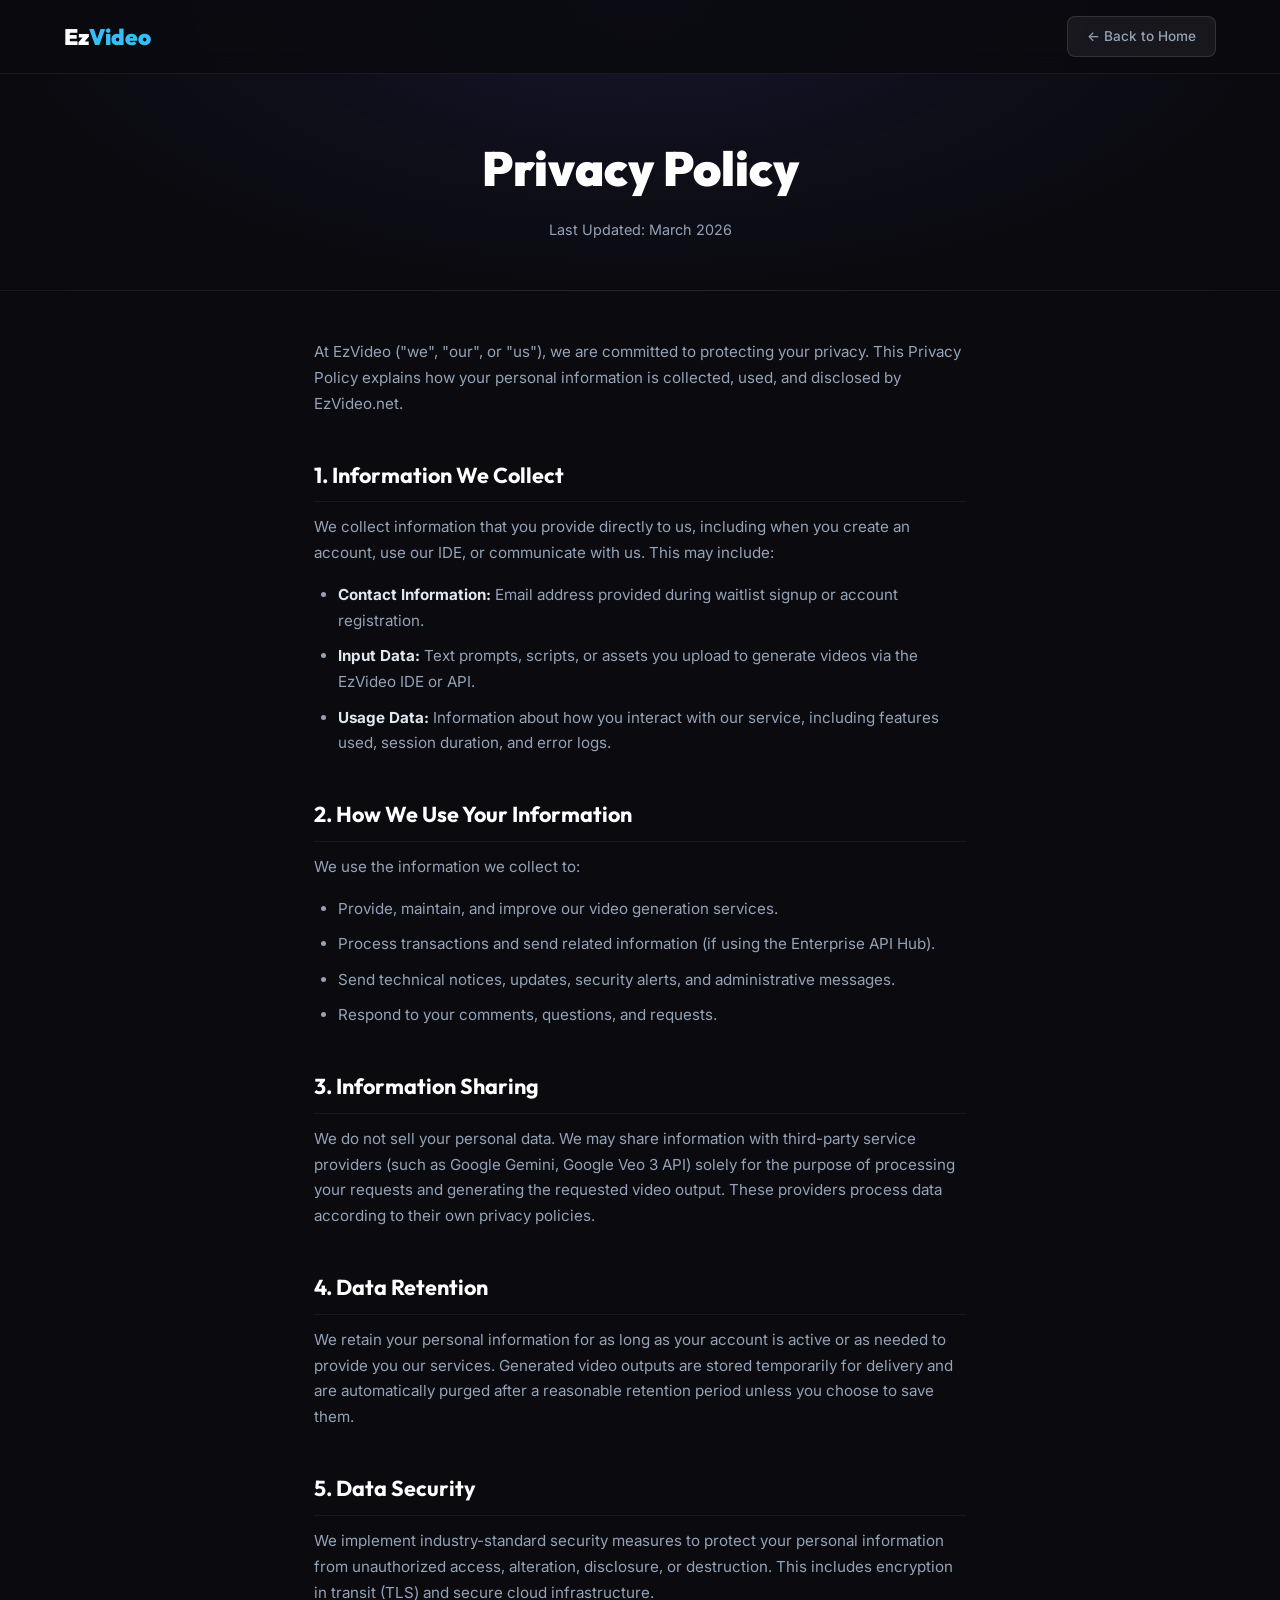
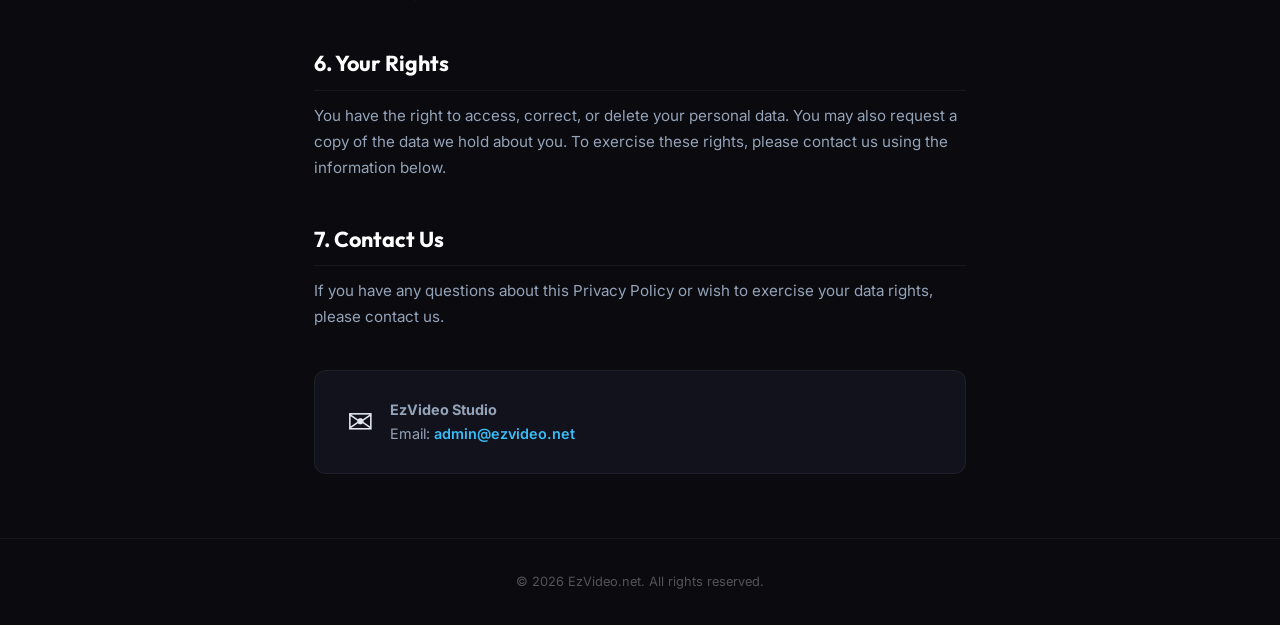
==== privacy.html @ ea649975 "Update legal pages, company info and branding" ====
<!DOCTYPE html>
<html lang="en">
<head>
    <meta charset="UTF-8">
    <meta name="viewport" content="width=device-width, initial-scale=1.0">
    <title>Privacy Policy — EzVideo</title>
    <meta name="description" content="EzVideo Privacy Policy — Learn how we collect, use, and protect your data.">
    <link href="https://fonts.googleapis.com/css2?family=Inter:wght@300;400;500;600;800&family=Outfit:wght@700;900&display=swap" rel="stylesheet">
    <style>
        :root {
            --bg: #0a0a0f;
            --surface: #12121c;
            --border: rgba(255,255,255,0.06);
            --text: #e2e8f0;
            --text-muted: #94a3b8;
            --primary: #6366f1;
            --primary-light: #818cf8;
            --accent: #38bdf8;
        }
        * { margin: 0; padding: 0; box-sizing: border-box; }
        body {
            font-family: 'Inter', system-ui, sans-serif;
            background: var(--bg);
            color: var(--text);
            line-height: 1.7;
            min-height: 100vh;
        }
        h1, h2, h3 { font-family: 'Outfit', sans-serif; }

        /* ── Navbar ── */
        .nav {
            position: fixed; top: 0; left: 0; right: 0; z-index: 100;
            display: flex; justify-content: space-between; align-items: center;
            padding: 1rem 5%;
            background: rgba(10,10,15,0.85);
            backdrop-filter: blur(12px);
            border-bottom: 1px solid var(--border);
        }
        .nav-logo {
            font-family: 'Outfit', sans-serif;
            font-size: 1.4rem; font-weight: 900;
            color: #fff; text-decoration: none;
        }
        .nav-logo span { color: var(--accent); }
        .nav-btn {
            padding: 0.5rem 1.2rem;
            border-radius: 8px;
            border: 1px solid rgba(255,255,255,0.12);
            background: rgba(255,255,255,0.06);
            color: var(--text-muted);
            font-size: 0.85rem; font-weight: 500;
            text-decoration: none;
            transition: all 0.2s;
        }
        .nav-btn:hover {
            background: rgba(255,255,255,0.1);
            color: #fff;
            border-color: rgba(255,255,255,0.2);
        }

        /* ── Hero Banner ── */
        .hero-banner {
            padding: 8rem 5% 3rem;
            text-align: center;
            background: radial-gradient(ellipse at 50% 0%, rgba(99,102,241,0.12), transparent 70%);
            border-bottom: 1px solid var(--border);
        }
        .hero-banner h1 {
            font-size: clamp(2rem, 5vw, 3rem);
            font-weight: 900;
            margin-bottom: 0.5rem;
            color: #ffffff;
        }
        .hero-banner .meta {
            font-size: 0.9rem;
            color: var(--text-muted);
        }

        /* ── Content ── */
        .content {
            max-width: 780px;
            margin: 0 auto;
            padding: 3rem 5% 4rem;
        }
        .content h2 {
            font-size: 1.35rem;
            font-weight: 700;
            color: #fff;
            margin: 2.5rem 0 0.75rem;
            padding-bottom: 0.5rem;
            border-bottom: 1px solid var(--border);
        }
        .content h2:first-child { margin-top: 0; }
        .content p {
            color: var(--text-muted);
            margin-bottom: 1rem;
            font-size: 0.95rem;
        }
        .content ul {
            margin: 0 0 1.25rem 1.5rem;
            color: var(--text-muted);
        }
        .content li {
            margin-bottom: 0.6rem;
            font-size: 0.95rem;
        }
        .content li strong {
            color: var(--text);
        }
        .content a {
            color: var(--primary-light);
            text-decoration: none;
        }
        .content a:hover { text-decoration: underline; }

        /* ── Contact Card ── */
        .contact-card {
            margin-top: 2.5rem;
            padding: 1.5rem 2rem;
            background: var(--surface);
            border: 1px solid var(--border);
            border-radius: 12px;
            display: flex; align-items: center; gap: 1rem;
        }
        .contact-card .icon {
            font-size: 2rem;
            flex-shrink: 0;
        }
        .contact-card .info {
            font-size: 0.9rem;
            color: var(--text-muted);
        }
        .contact-card .info a {
            color: var(--accent);
            font-weight: 600;
        }

        /* ── Footer ── */
        .footer {
            text-align: center;
            padding: 2rem 5%;
            border-top: 1px solid var(--border);
            font-size: 0.8rem;
            color: rgba(255,255,255,0.3);
        }

        @media (max-width: 600px) {
            .hero-banner { padding: 7rem 5% 2rem; }
            .content { padding: 2rem 5% 3rem; }
        }
    </style>
</head>
<body>
    <nav class="nav">
        <a href="index.html" class="nav-logo">Ez<span>Video</span></a>
        <a href="index.html" class="nav-btn">← Back to Home</a>
    </nav>

    <div class="hero-banner">
        <h1>Privacy Policy</h1>
        <div class="meta">Last Updated: March 2026</div>
    </div>

    <div class="content">
        <p>At EzVideo ("we", "our", or "us"), we are committed to protecting your privacy. This Privacy Policy explains how your personal information is collected, used, and disclosed by EzVideo.net.</p>

        <h2>1. Information We Collect</h2>
        <p>We collect information that you provide directly to us, including when you create an account, use our IDE, or communicate with us. This may include:</p>
        <ul>
            <li><strong>Contact Information:</strong> Email address provided during waitlist signup or account registration.</li>
            <li><strong>Input Data:</strong> Text prompts, scripts, or assets you upload to generate videos via the EzVideo IDE or API.</li>
            <li><strong>Usage Data:</strong> Information about how you interact with our service, including features used, session duration, and error logs.</li>
        </ul>

        <h2>2. How We Use Your Information</h2>
        <p>We use the information we collect to:</p>
        <ul>
            <li>Provide, maintain, and improve our video generation services.</li>
            <li>Process transactions and send related information (if using the Enterprise API Hub).</li>
            <li>Send technical notices, updates, security alerts, and administrative messages.</li>
            <li>Respond to your comments, questions, and requests.</li>
        </ul>

        <h2>3. Information Sharing</h2>
        <p>We do not sell your personal data. We may share information with third-party service providers (such as Google Gemini, Google Veo 3 API) solely for the purpose of processing your requests and generating the requested video output. These providers process data according to their own privacy policies.</p>

        <h2>4. Data Retention</h2>
        <p>We retain your personal information for as long as your account is active or as needed to provide you our services. Generated video outputs are stored temporarily for delivery and are automatically purged after a reasonable retention period unless you choose to save them.</p>

        <h2>5. Data Security</h2>
        <p>We implement industry-standard security measures to protect your personal information from unauthorized access, alteration, disclosure, or destruction. This includes encryption in transit (TLS) and secure cloud infrastructure.</p>

        <h2>6. Your Rights</h2>
        <p>You have the right to access, correct, or delete your personal data. You may also request a copy of the data we hold about you. To exercise these rights, please contact us using the information below.</p>

        <h2>7. Contact Us</h2>
        <p>If you have any questions about this Privacy Policy or wish to exercise your data rights, please contact us.</p>

        <div class="contact-card">
            <div class="icon">✉️</div>
            <div class="info">
                <strong>EzVideo Studio</strong><br>
                Email: <a href="mailto:admin@ezvideo.net">admin@ezvideo.net</a>
            </div>
        </div>
    </div>

    <footer class="footer">© 2026 EzVideo.net. All rights reserved.</footer>
</body>
</html>
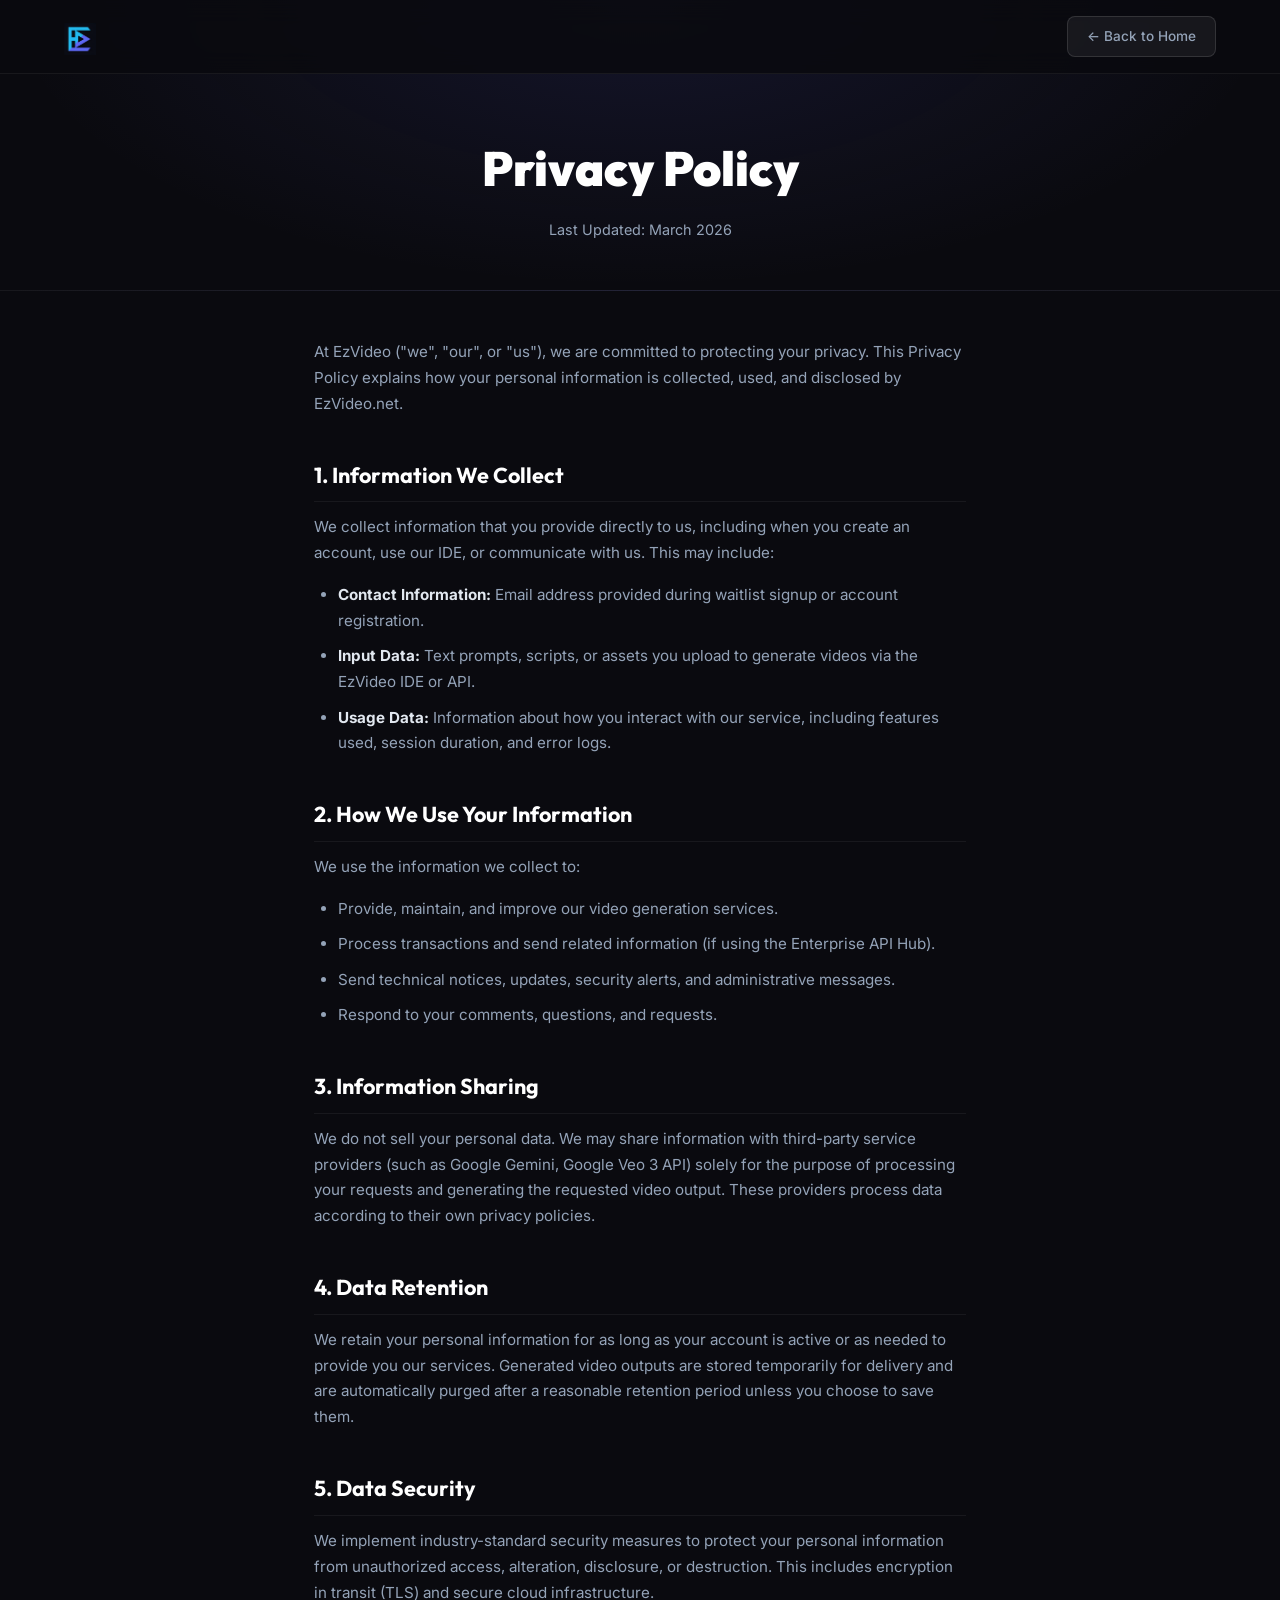
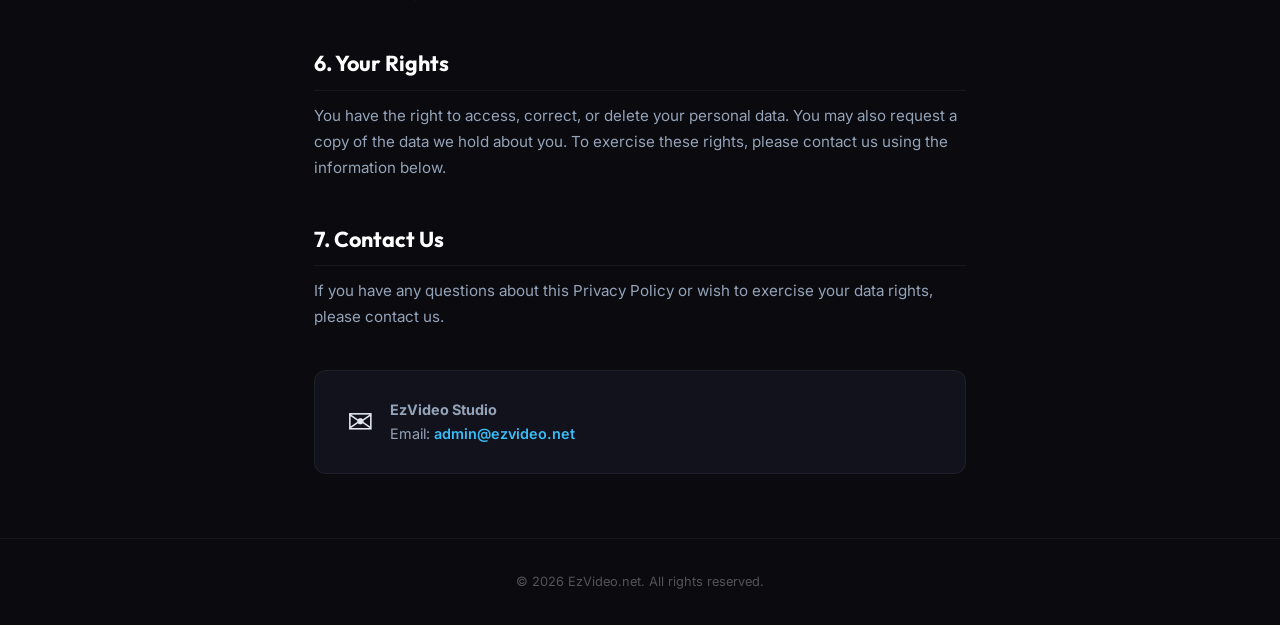
==== commit 7b10dc89: "Add custom user-designed logo instead of text logo" ====
--- a/privacy.html
+++ b/privacy.html
@@ -6,6 +6,7 @@
     <title>Privacy Policy — EzVideo</title>
     <meta name="description" content="EzVideo Privacy Policy — Learn how we collect, use, and protect your data.">
     <link href="https://fonts.googleapis.com/css2?family=Inter:wght@300;400;500;600;800&family=Outfit:wght@700;900&display=swap" rel="stylesheet">
+    <link rel="icon" type="image/png" href="favicon.png">
     <style>
         :root {
             --bg: #0a0a0f;
@@ -152,7 +153,7 @@
 </head>
 <body>
     <nav class="nav">
-        <a href="index.html" class="nav-logo">Ez<span>Video</span></a>
+        <a href="index.html" class="nav-logo"><img src="logo.png" alt="EzVideo" style="height: 32px; vertical-align: middle;"></a>
         <a href="index.html" class="nav-btn">← Back to Home</a>
     </nav>
 
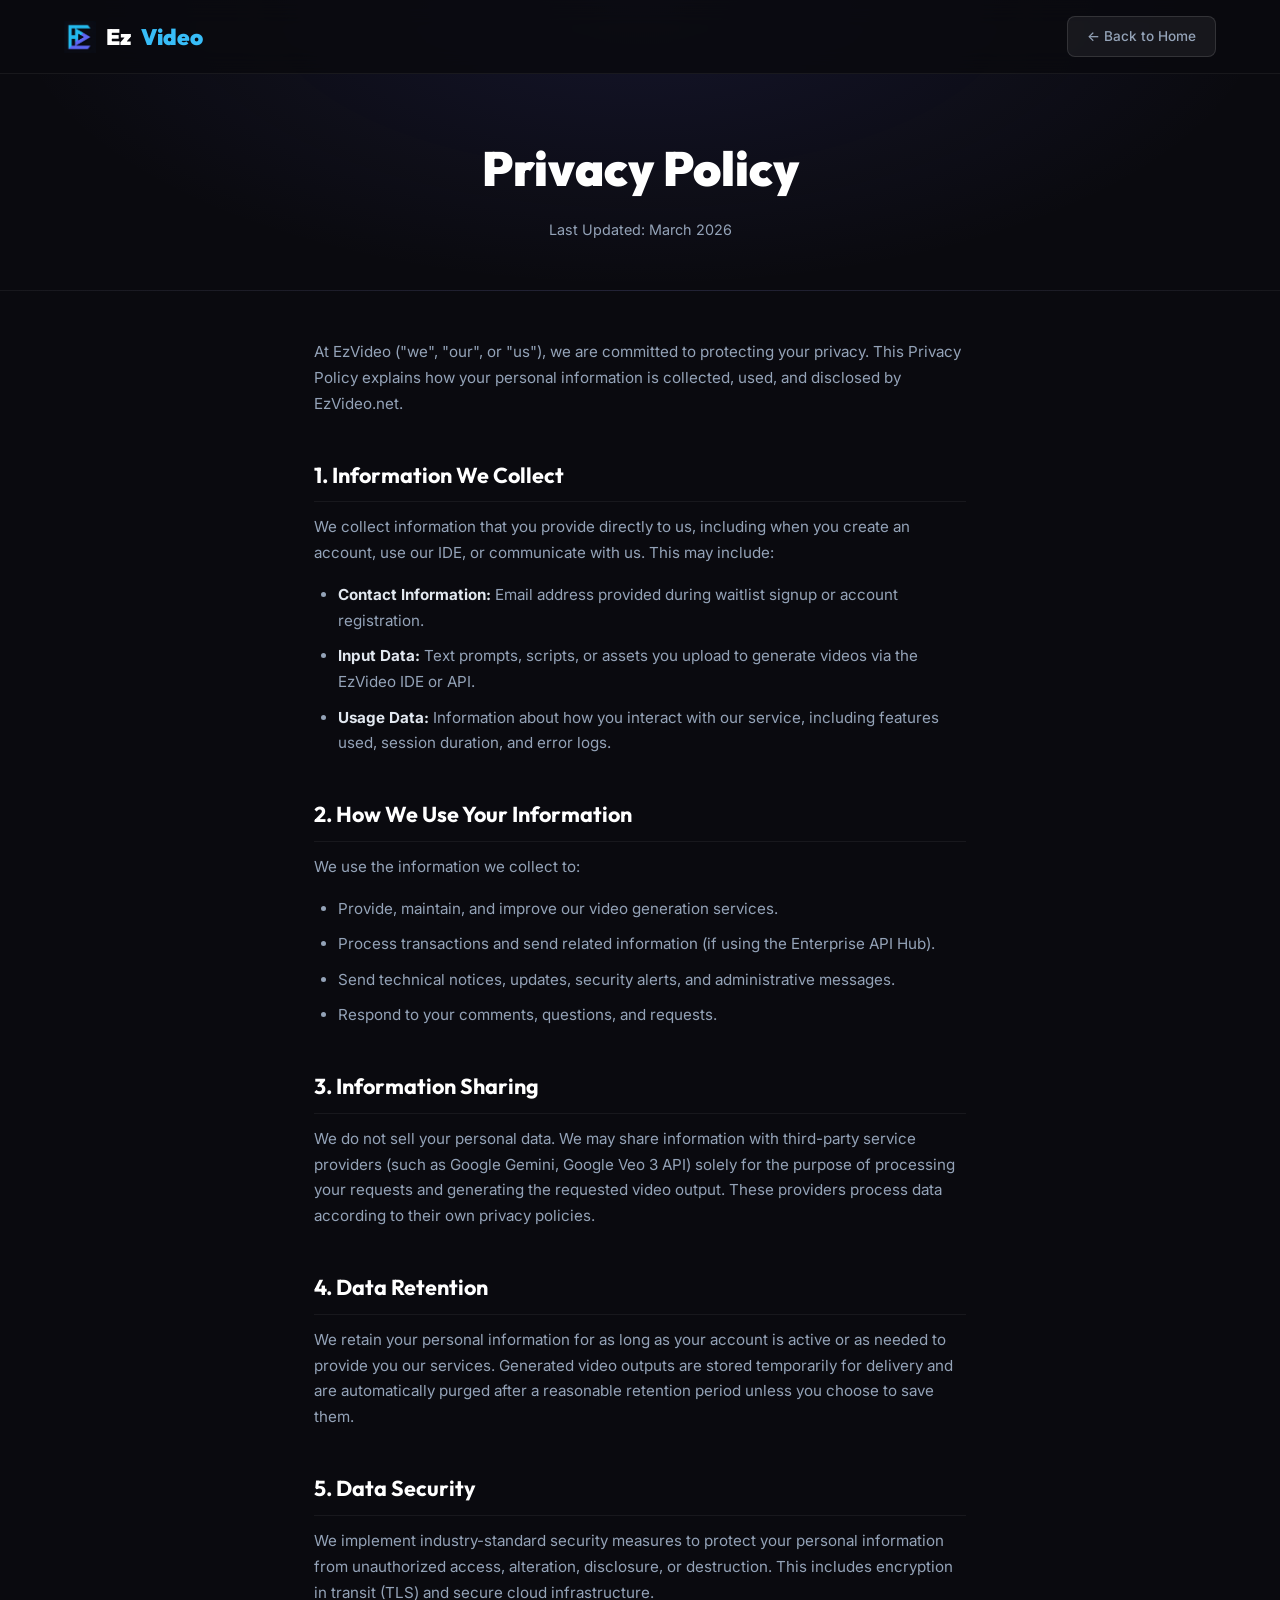
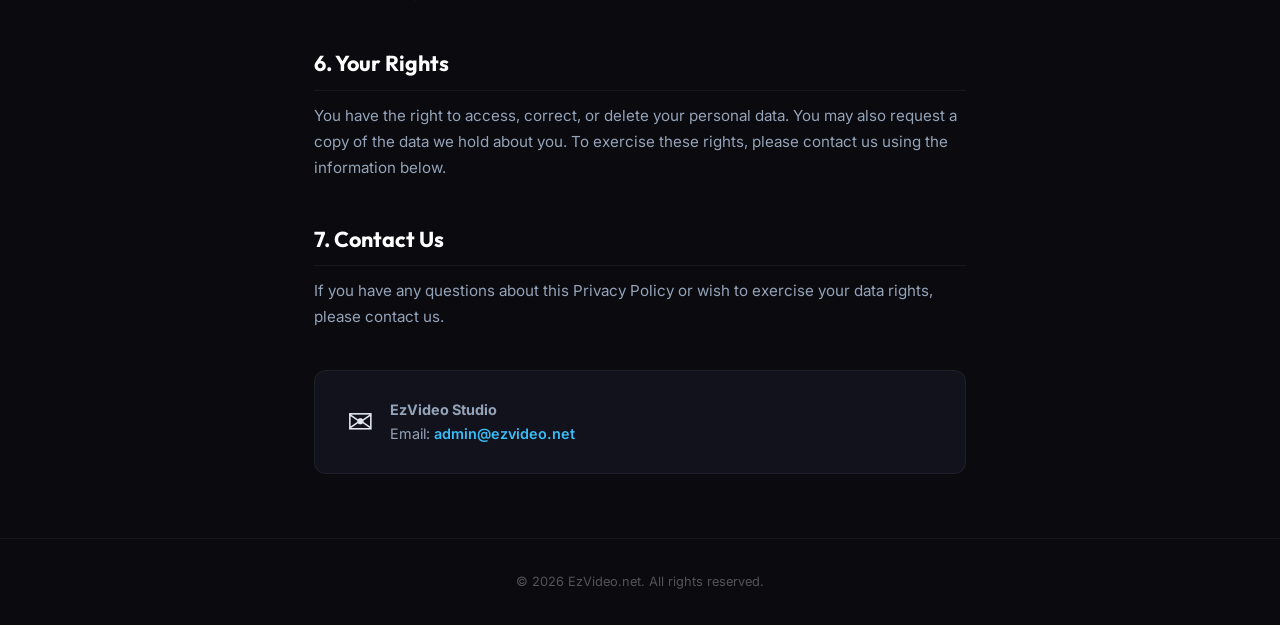
==== commit c4879812: "Restore text EzVideo next to custom logo" ====
--- a/privacy.html
+++ b/privacy.html
@@ -153,7 +153,7 @@
 </head>
 <body>
     <nav class="nav">
-        <a href="index.html" class="nav-logo"><img src="logo.png" alt="EzVideo" style="height: 32px; vertical-align: middle;"></a>
+        <a href="index.html" class="nav-logo" style="display: flex; align-items: center; gap: 10px;"><img src="logo.png" alt="EzVideo Logo" style="height: 32px;"> Ez<span>Video</span></a>
         <a href="index.html" class="nav-btn">← Back to Home</a>
     </nav>
 
